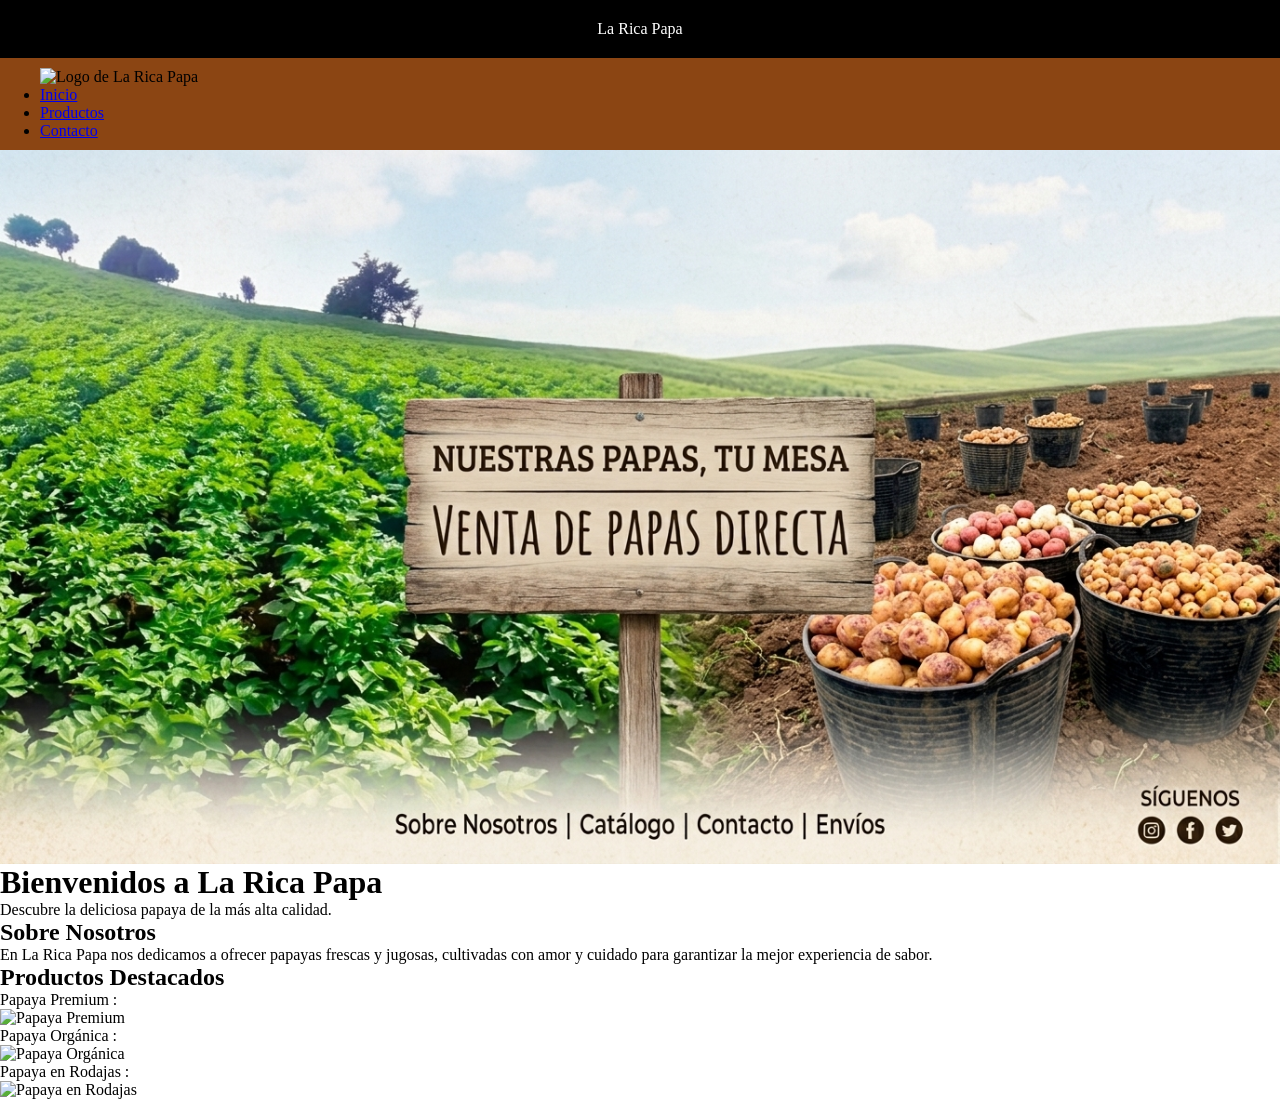
==== html/Inicio.html @ 948f8f20 "Ingresando html y css" ====
<!DOCTYPE html>
<html lang="en">
<head>
    <meta charset="UTF-8">
    <meta name="viewport" content="width=device-width, initial-scale=1.0">
    <title>La Rica Papa</title>
    <link rel="stylesheet" href="../css/Inicio.css">    
</head>
<body>
    <header>La Rica Papa</header>
   
    <nav>

        <div id="menu">
            <img src="../img/logo.png" alt="Logo de La Rica Papa">
            <ul>
                <li><a href="Inicio.html">Inicio</a></li>
                <li><a href="Productos.html">Productos</a></li>
                <li><a href="Contacto.html">Contacto</a></li>
            </ul>
        </div>

    </nav>
    <img src="../img/La-rica-papa.jpg" alt="Imagen de La Rica Papa">
    <div>
        
        <h1>Bienvenidos a La Rica Papa</h1>
        <p>Descubre la deliciosa papaya de la más alta calidad.</p>
    </div>

    <div>
        <h2>Sobre Nosotros</h2>
        <p>En La Rica Papa nos dedicamos a ofrecer papayas frescas y jugosas, cultivadas con amor y cuidado para garantizar la mejor experiencia de sabor.</p>
    </div>

    <div>
        <h2>Productos Destacados</h2>
        <ul>
            <li>Papaya Premium :
                <img src="../img/papa-premium.jpg" alt="Papaya Premium">
            </li>
            <li>Papaya Orgánica :
                <img src="../img/papa-organica.jpg" alt="Papaya Orgánica">
            </li>
            <li>Papaya en Rodajas :
                <img src="../img/papa-en-rodajas.jpg" alt="Papaya en Rodajas">
            </li>
        </ul>       

</body>
</html>
---- css/Inicio.css ----
*{
    margin: 0;
    padding: 0;
    box-sizing: border-box;
}
header{
    background-color: #000;
    color: #fff;
    padding: 20px;
    text-align: center;
}
nav{
    background-color: #8B4513;
    padding: 10px 40px;
    display: grid;
    grid-template-columns: 1fr auto 1fr;
    align-items: center;
}
img {
    height: auto;
    width: 100%;
    display: block;
}
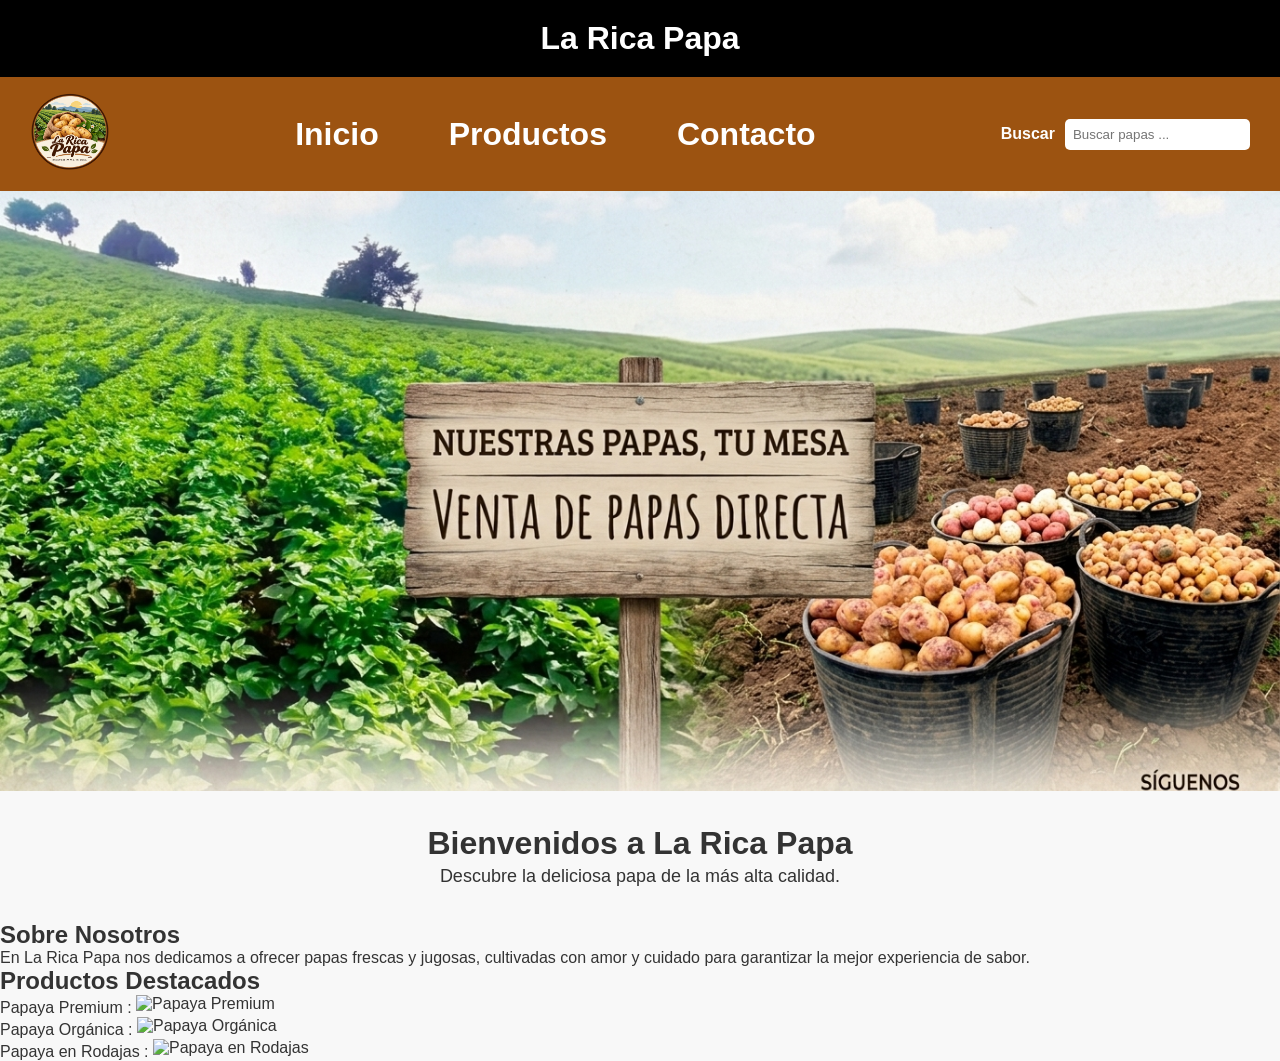
==== commit cbfd22fe: "actualizando complementos" ====
--- a/html/Inicio.html
+++ b/html/Inicio.html
@@ -7,30 +7,39 @@
     <link rel="stylesheet" href="../css/Inicio.css">    
 </head>
 <body>
-    <header>La Rica Papa</header>
+    <h1>La Rica Papa</h1>
    
     <nav>
 
-        <div id="menu">
-            <img src="../img/logo.png" alt="Logo de La Rica Papa">
-            <ul>
+        <div id="logo">
+            <img src="../img/logo.png" alt="">
+        </div>
+
+        <div class="menuCentro">
+                <ul class="lisCentro">
                 <li><a href="Inicio.html">Inicio</a></li>
                 <li><a href="Productos.html">Productos</a></li>
                 <li><a href="Contacto.html">Contacto</a></li>
-            </ul>
+         </ul>
         </div>
+
+        <div class="menuDerecha">
+            <ul class="lisDerecha">
+                <li><p>Buscar</p></li>
+                <li><input type="search" placeholder="Buscar papas ..."></li> 
+          </ul>
+       </div>
 
     </nav>
     <img src="../img/La-rica-papa.jpg" alt="Imagen de La Rica Papa">
-    <div>
-        
+    <div class="bienvenida">
         <h1>Bienvenidos a La Rica Papa</h1>
-        <p>Descubre la deliciosa papaya de la más alta calidad.</p>
+        <p>Descubre la deliciosa papa de la más alta calidad.</p>
     </div>
 
     <div>
         <h2>Sobre Nosotros</h2>
-        <p>En La Rica Papa nos dedicamos a ofrecer papayas frescas y jugosas, cultivadas con amor y cuidado para garantizar la mejor experiencia de sabor.</p>
+        <p>En La Rica Papa nos dedicamos a ofrecer papas frescas y jugosas, cultivadas con amor y cuidado para garantizar la mejor experiencia de sabor.</p>
     </div>
 
     <div>
@@ -46,6 +55,6 @@
                 <img src="../img/papa-en-rodajas.jpg" alt="Papaya en Rodajas">
             </li>
         </ul>       
-
+    </div>
 </body>
 </html>
--- a/css/Inicio.css
+++ b/css/Inicio.css
@@ -2,22 +2,78 @@
     margin: 0;
     padding: 0;
     box-sizing: border-box;
+    font-family: Arial, Helvetica, sans-serif;
+    overflow-x: hidden;
 }
-header{
-    background-color: #000;
-    color: #fff;
+body{
+    background-color: #f8f8f8;
+    color: #333;
+    
+}
+
+/* ===== TITULO ===== */
+body > h1{
+    text-align: center;
+    background-color:black;
+    color: white;
     padding: 20px;
-    text-align: center;
 }
 nav{
-    background-color: #8B4513;
-    padding: 10px 40px;
-    display: grid;
-    grid-template-columns: 1fr auto 1fr;
+    display: flex;
+    justify-content: space-between;
+    background-color: #9c5311;
     align-items: center;
+    padding: 15px 30px;
+     flex-wrap: wrap; /* IMPORTANTE */
 }
-img {
+#logo img{
+    width: 80px;
     height: auto;
+}
+
+.lisCentro{
+    display: flex;
+    justify-content: center;
+    align-items: center;
+    list-style: none;
+    gap: 70px;
+}
+.lisCentro li a{
+    color: white;
+    text-decoration: none;
+    font-size: 32px;
+    font-weight: bold;
+    transition: 0.3s;
+}
+.lisCentro li a:hover{
+   color: #ffd700;
+}
+.lisDerecha{
+    display: flex;
+    list-style: none;
+    align-items: center;
+    gap: 10px;
+}
+.lisDerecha li p{
+    color: white;
+    font-weight: bold;
+}
+input[type="search"]{
+    padding: 8px;
+    border: none;
+    border-radius: 5px;
+}
+body > img{
     width: 100%;
-    display: block;
+    height: 600px;
+    object-fit: cover;
+}
+/* ===== SECCION BIENVENIDA ===== */
+body div.bienvenida{
+    text-align: center;
+    padding: 30px;
+}
+body div.bienvenida p{
+    font-size: 18px;
+    line-height: 1.6;
 }
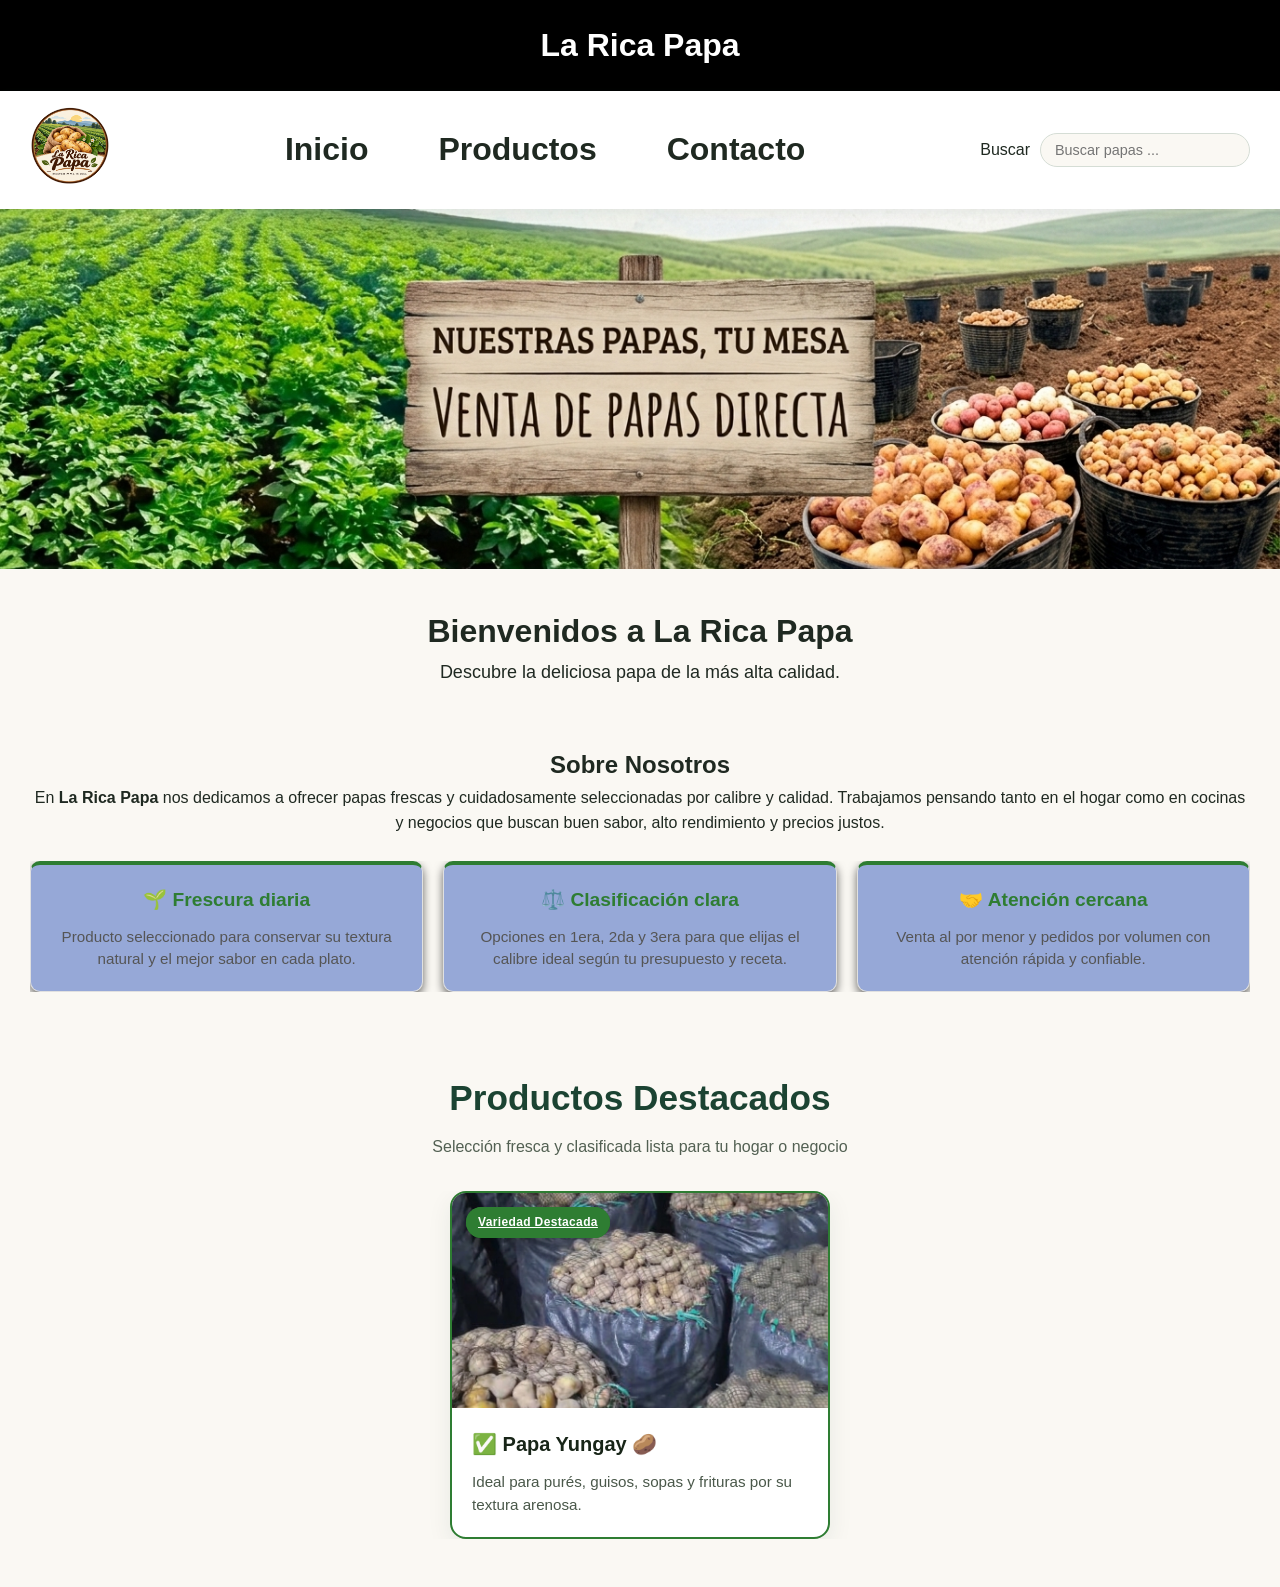
==== commit 5111a296: "actualizamos css y aumentalos html" ====
--- a/html/Inicio.html
+++ b/html/Inicio.html
@@ -4,13 +4,11 @@
     <meta charset="UTF-8">
     <meta name="viewport" content="width=device-width, initial-scale=1.0">
     <title>La Rica Papa</title>
-    <link rel="stylesheet" href="../css/Inicio.css">    
+    <link rel="stylesheet" href="../css/Inicio.css">
 </head>
 <body>
     <h1>La Rica Papa</h1>
-   
     <nav>
-
         <div id="logo">
             <img src="../img/logo.png" alt="">
         </div>
@@ -37,24 +35,44 @@
         <p>Descubre la deliciosa papa de la más alta calidad.</p>
     </div>
 
-    <div>
+   <section class="sobre-nosotros">
         <h2>Sobre Nosotros</h2>
-        <p>En La Rica Papa nos dedicamos a ofrecer papas frescas y jugosas, cultivadas con amor y cuidado para garantizar la mejor experiencia de sabor.</p>
-    </div>
+        <p>
+            En <strong>La Rica Papa</strong> nos dedicamos a ofrecer papas frescas y cuidadosamente seleccionadas por calibre y calidad. Trabajamos pensando tanto en el hogar como en cocinas y negocios que buscan buen sabor, alto rendimiento y precios justos.
+        </p>
 
-    <div>
+        <div class="pilares">
+            <div>
+            <h3>🌱 Frescura diaria</h3>
+            <p>Producto seleccionado para conservar su textura natural y el mejor sabor en cada plato.</p>
+            </div>
+            <div>
+            <h3>⚖️ Clasificación clara</h3>
+            <p>Opciones en 1era, 2da y 3era para que elijas el calibre ideal según tu presupuesto y receta.</p>
+            </div>
+            <div>
+            <h3>🤝 Atención cercana</h3>
+                <p>Venta al por menor y pedidos por volumen con atención rápida y confiable.</p>
+            </div>
+        </div>
+   </section>
+
+   <section>
         <h2>Productos Destacados</h2>
-        <ul>
-            <li>Papaya Premium :
-                <img src="../img/papa-premium.jpg" alt="Papaya Premium">
-            </li>
-            <li>Papaya Orgánica :
-                <img src="../img/papa-organica.jpg" alt="Papaya Orgánica">
-            </li>
-            <li>Papaya en Rodajas :
-                <img src="../img/papa-en-rodajas.jpg" alt="Papaya en Rodajas">
-            </li>
-        </ul>       
-    </div>
+        <p class="subtitulo-seccion">Selección fresca y clasificada lista para tu hogar o negocio</p>
+
+        <div class="grid-productos">
+        
+            <article class="card-producto destacada" >
+                <span class="etiqueta">Variedad Destacada</span>
+                <img src="../img/papa.Yungay.jpg" alt="Papa Yungay en sacos">
+                <div class="card-contenido">
+                    <h3>✅ Papa Yungay 🥔</h3>
+                    <p>Ideal para purés, guisos, sopas y frituras por su textura arenosa.</p>
+                </div>  
+                <a href="../html/Productos.html" class="etiqueta">Variedad Destacada</a>
+           </article>
+      </div>
+   </section>
 </body>
 </html>
--- a/css/Inicio.css
+++ b/css/Inicio.css
@@ -6,9 +6,10 @@
     overflow-x: hidden;
 }
 body{
-    background-color: #f8f8f8;
-    color: #333;
-    
+    background-color: #FAF8F3;
+    color: #1F2921;
+    margin: 0; 
+    line-height: 1.6;
 }
 
 /* ===== TITULO ===== */
@@ -21,10 +22,15 @@
 nav{
     display: flex;
     justify-content: space-between;
-    background-color: #9c5311;
+    background-color: #FFFFFF;
+    box-shadow: 0 2px 12px rgba(27, 67, 50, 0.08);
     align-items: center;
     padding: 15px 30px;
-     flex-wrap: wrap; /* IMPORTANTE */
+    gap: 16px;
+    flex-wrap: wrap; /* IMPORTANTE */
+    position: sticky;
+    top: 0;
+    z-index: 100;
 }
 #logo img{
     width: 80px;
@@ -37,16 +43,18 @@
     align-items: center;
     list-style: none;
     gap: 70px;
+    font-weight: 600;
+    font-size: 0.98rem;
 }
 .lisCentro li a{
-    color: white;
+    color: #1F2921;
     text-decoration: none;
     font-size: 32px;
     font-weight: bold;
     transition: 0.3s;
 }
 .lisCentro li a:hover{
-   color: #ffd700;
+   color: #2E7D32;
 }
 .lisDerecha{
     display: flex;
@@ -54,18 +62,23 @@
     align-items: center;
     gap: 10px;
 }
-.lisDerecha li p{
-    color: white;
-    font-weight: bold;
-}
-input[type="search"]{
-    padding: 8px;
-    border: none;
-    border-radius: 5px;
+.lisDerecha input[type="search"] {
+  padding: 8px 14px;
+  border: 1.5px solid #D5DDD5;
+  border-radius: 999px;
+  background-color: #FAF8F3;
+  font-size: 0.9rem;
+  outline: none;
+  transition: border-color 0.2s ease;
+}
+
+.lisDerecha input[type="search"]:focus {
+  border-color: #2E7D32;
+  background-color: #FFFFFF;
 }
 body > img{
     width: 100%;
-    height: 600px;
+    height: 360px;
     object-fit: cover;
 }
 /* ===== SECCION BIENVENIDA ===== */
@@ -76,4 +89,139 @@
 body div.bienvenida p{
     font-size: 18px;
     line-height: 1.6;
+}
+/* ===== sobre-nosotros ===== */
+section.sobre-nosotros{
+    text-align: center;
+    padding: 30px;
+
+}
+.pilares{
+    display: flex;
+    justify-content: center;
+    gap: 20px;
+    flex-wrap: wrap;
+    margin-top: 25px;
+}
+.pilares > div{
+   flex: 1;
+   background-color: #96a8d7;
+   border: 1.5px solid #e0e0e0;
+   border-top: 4px solid #2e7d32;
+   border-radius: 10px;
+   padding: 20px;
+   box-shadow: 0 4px 10px rgba(0, 0, 0, 0.6);
+   transition: transform 0.2s ease, box-shadow 0.2s ease;
+}
+.pilares > div:hover{
+    transform: translateY(-4px);
+    box-shadow: 0 6px 15px rgba(0, 0, 0, 0.12);
+}
+.pilares h3{
+    margin-top: 0;
+    margin-bottom: 10px;
+    color: #2e7d32;
+    font-size: 1.2rem;
+}
+.pilares p{
+    margin: 0;
+    color: #555555;
+    font-size: 0.95rem;
+    line-height: 1.5;
+}
+/* Contenedor general de la sección (apunta al <section> que contiene .grid-productos) */
+section:has(.grid-productos) {
+  max-width: 1120px;
+  margin: 48px auto;
+  padding: 0 20px;
+  text-align: center;
+  font-family: system-ui, -apple-system, "Segoe UI", Roboto, sans-serif;
+}
+
+section:has(.grid-productos) h2 {
+  margin: 0 0 8px;
+  font-size: clamp(1.7rem, 3vw, 2.2rem);
+  color: #1b4332;
+}
+
+.subtitulo-seccion {
+  margin: 0 auto 32px;
+  max-width: 600px;
+  color: #526052;
+  font-size: 1rem;
+  line-height: 1.5;
+}
+
+/* Cuadrícula adaptable de productos */
+.grid-productos {
+  display: grid;
+  grid-template-columns: repeat(auto-fit, minmax(280px, 1fr));
+  gap: 24px;
+  justify-items: center;
+}
+
+/* Tarjeta de producto */
+.card-producto {
+  position: relative;
+  width: 100%;
+  max-width: 380px;
+  background-color: #ffffff;
+  border-radius: 16px;
+  overflow: hidden;
+  border: 1px solid #e2e8e2;
+  box-shadow: 0 8px 24px rgba(27, 67, 50, 0.08);
+  text-align: left;
+  transition: transform 0.25s ease, box-shadow 0.25s ease;
+}
+
+.card-producto:hover {
+  transform: translateY(-5px);
+  box-shadow: 0 14px 30px rgba(27, 67, 50, 0.14);
+}
+
+/* Resalte especial para la tarjeta con clase .destacada */
+.card-producto.destacada {
+  border: 2px solid #2e7d32;
+}
+
+/* Etiqueta flotante superior */
+.etiqueta {
+  position: absolute;
+  top: 14px;
+  left: 14px;
+  z-index: 2;
+  background-color: #2e7d32;
+  color: #ffffff;
+  font-size: 0.75rem;
+  font-weight: 700;
+  letter-spacing: 0.03em;
+  padding: 6px 12px;
+  border-radius: 999px;
+  box-shadow: 0 4px 10px rgba(0, 0, 0, 0.18);
+}
+
+/* Imagen del producto */
+.card-producto img {
+  width: 100%;
+  height: 215px;
+  object-fit: cover;
+  display: block;
+}
+
+/* Contenido textual de la tarjeta */
+.card-contenido {
+  padding: 20px;
+}
+
+.card-contenido h3 {
+  margin: 0 0 10px;
+  font-size: 1.25rem;
+  color: #182518;
+}
+
+.card-contenido p {
+  margin: 0;
+  font-size: 0.95rem;
+  line-height: 1.55;
+  color: #4a584a;
 }
